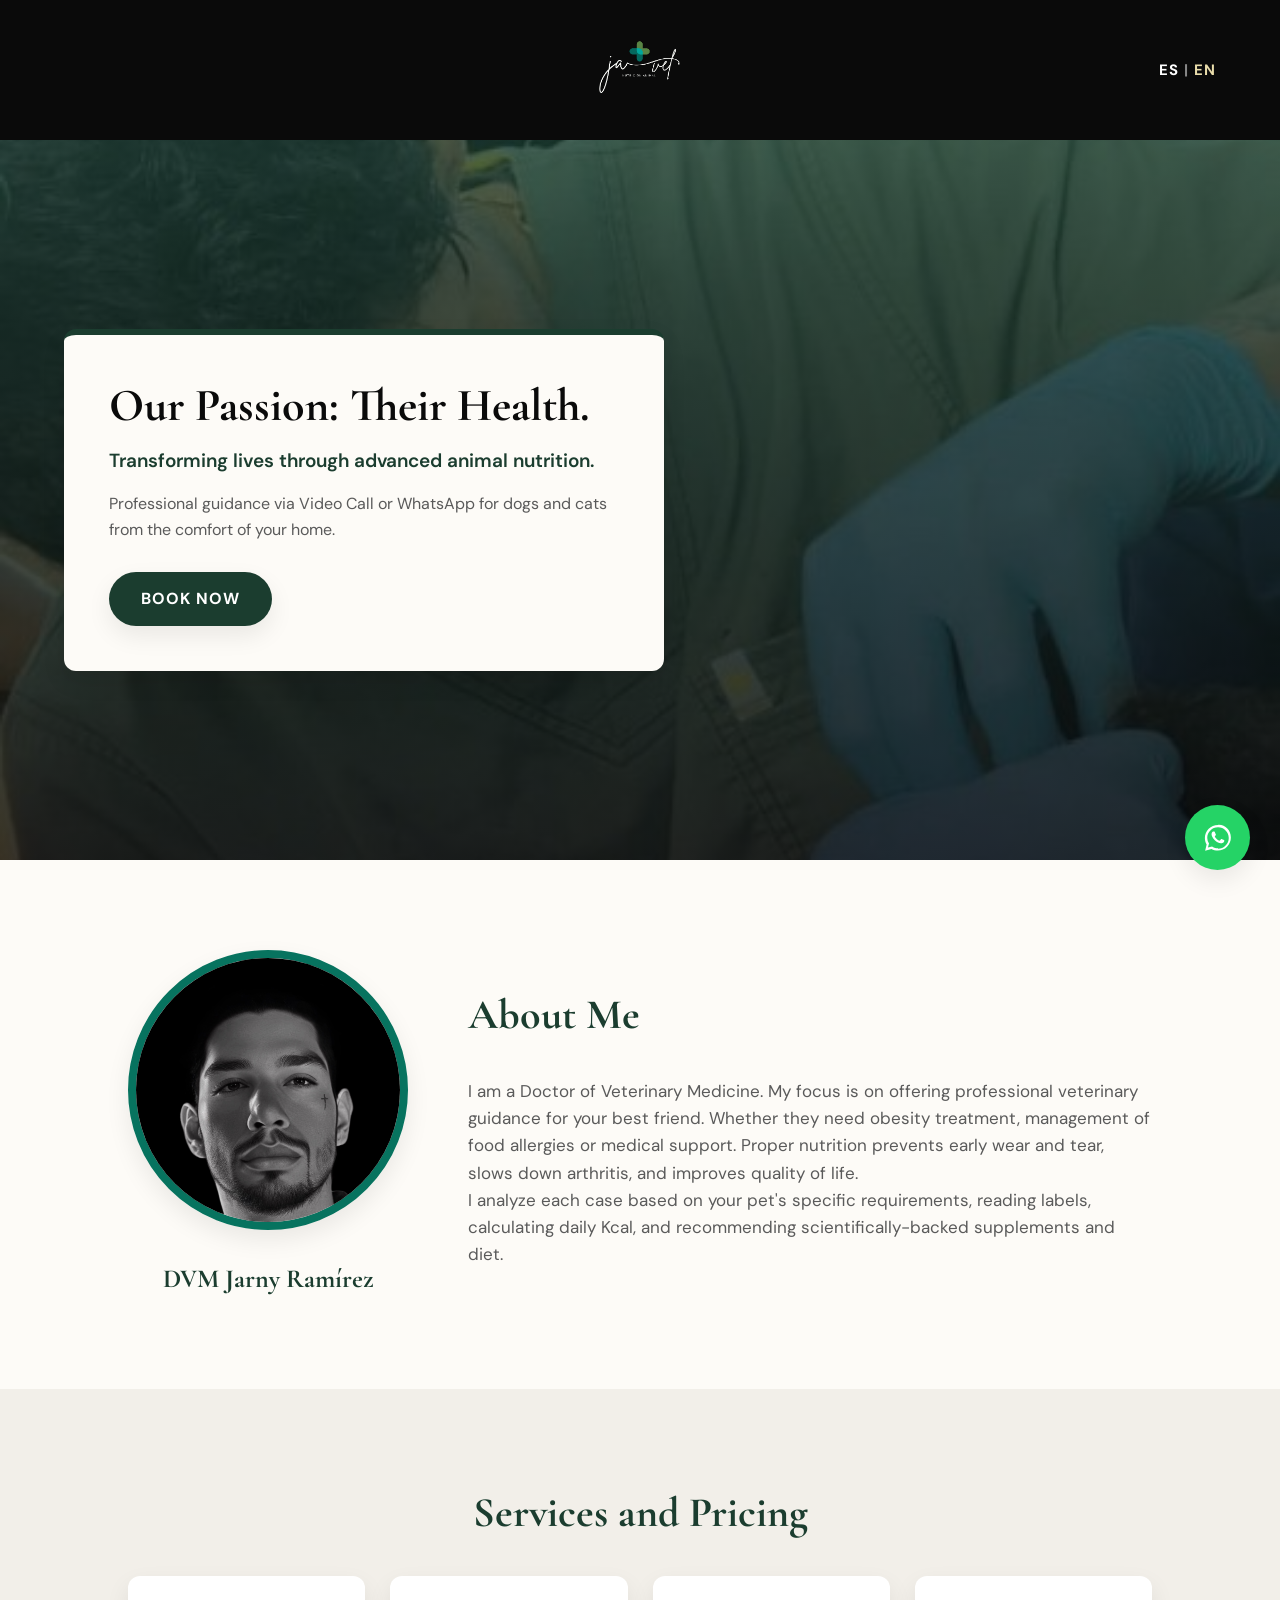
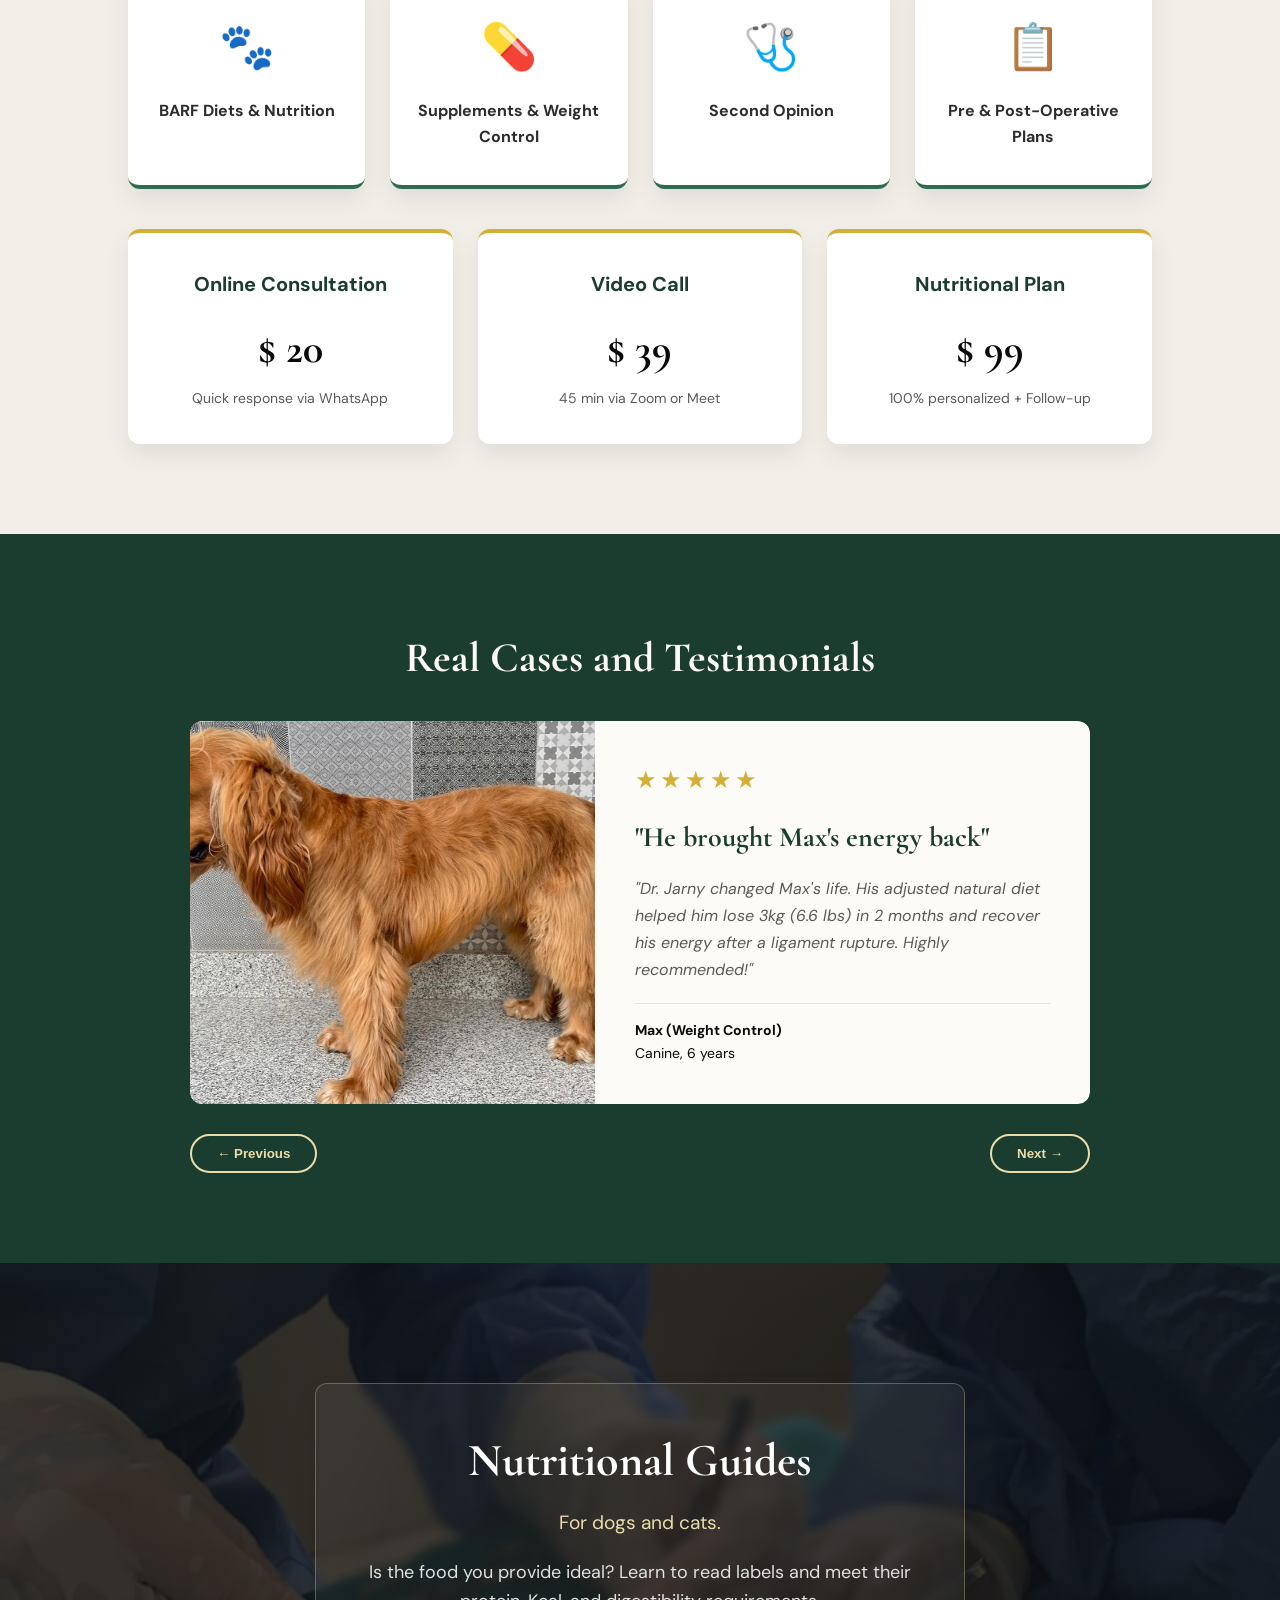
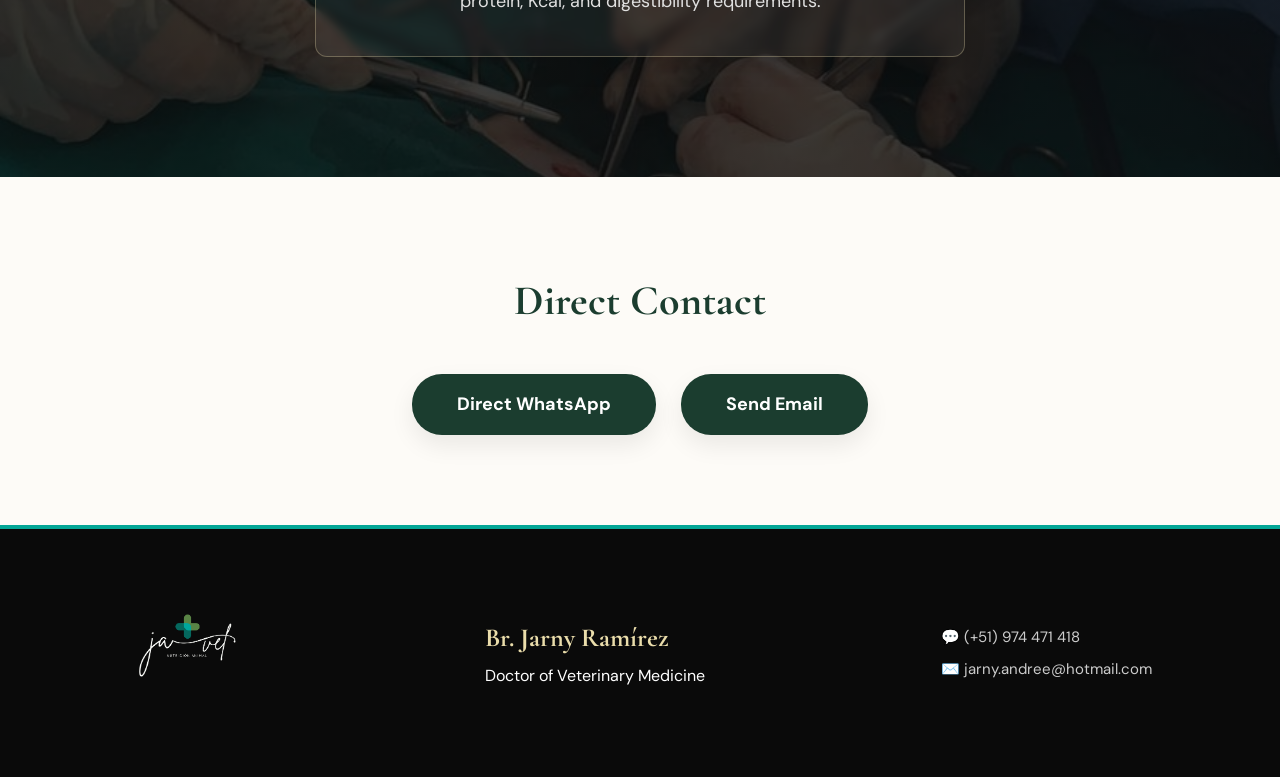
==== index-en.html @ 3da455ae "Agregado de version en ingles y boton de idiomas" ====
<!DOCTYPE html>
<html lang="en">
<head>
  <meta charset="UTF-8">
  <meta name="viewport" content="width=device-width, initial-scale=1.0">
  <title>JarVet — Advanced Veterinary Nutrition | DVM Jarny Ramírez</title>
  <link href="https://fonts.googleapis.com/css2?family=Cormorant+Garamond:ital,wght@0,400;0,600;1,400&family=DM+Sans:wght@300;400;500;700&display=swap" rel="stylesheet">
  <link rel="stylesheet" href="styles.css">
</head>
<body>

<!-- NAVEGACIÓN EN INGLÉS -->
  <nav class="navbar">
    <img src="logo.png" alt="JarVet Logo" class="brand-logo">
    <div class="lang-switch">
      <a href="index.html">ES</a> | <span class="active">EN</span>
    </div>
  </nav>

  <header class="hero-section">
    <div class="hero-card shadow-effect">
      <h1 class="hero-title">Our Passion: Their Health.</h1>
      <h2 class="hero-subtitle">Transforming lives through advanced animal nutrition.</h2>
      <p class="hero-text">Professional guidance via Video Call or WhatsApp for dogs and cats from the comfort of your home.</p>
      <a href="https://wa.me/51974471418?text=Hello%20Dr.%20Jarny%2C%20I%20visited%20your%20website%20and%20I%20would%20like%20information%20to%20schedule%20a%20veterinary%20consultation.%20%F0%9F%90%BE" class="btn-green shadow-effect" target="_blank">BOOK NOW</a>
    </div>
  </header>

  <section id="sobre-mi" class="about-section">
    <div class="about-image-container">
      <img src="foto mi perfil.jpg" alt="Dr. Jarny Ramírez" class="about-img shadow-effect">
      <h3 class="about-name">DVM Jarny Ramírez</h3>
    </div>
    <div class="about-text">
      <h2 class="section-title">About Me</h2>
      <p>I am a Doctor of Veterinary Medicine. My focus is on offering professional veterinary guidance for your best friend. Whether they need obesity treatment, management of food allergies or medical support. Proper nutrition prevents early wear and tear, slows down arthritis, and improves quality of life.</p>
      <p>I analyze each case based on your pet's specific requirements, reading labels, calculating daily Kcal, and recommending scientifically-backed supplements and diet.</p>
    </div>
  </section>

  <section id="servicios" class="services-section">
    <h2 class="section-title text-center">Services and Pricing</h2>
    
    <div class="services-grid">
      <div class="service-card shadow-effect">
        <span class="service-icon">🐾</span>
        <h4>BARF Diets & Nutrition</h4>
      </div>
      <div class="service-card shadow-effect">
        <span class="service-icon">💊</span>
        <h4>Supplements & Weight Control</h4>
      </div>
      <div class="service-card shadow-effect">
        <span class="service-icon">🩺</span>
        <h4>Second Opinion</h4>
      </div>
      <div class="service-card shadow-effect">
        <span class="service-icon">📋</span>
        <h4>Pre & Post-Operative Plans</h4>
      </div>
    </div>

    <div class="pricing-grid mt-4">
      <div class="pricing-card shadow-effect">
        <h4>Online Consultation</h4>
        <p class="price">$ 20</p>
        <p class="price-desc">Quick response via WhatsApp</p>
      </div>
      <div class="pricing-card shadow-effect">
        <h4>Video Call</h4>
        <p class="price">$ 39</p>
        <p class="price-desc">45 min via Zoom or Meet</p>
      </div>
      <div class="pricing-card shadow-effect">
        <h4>Nutritional Plan</h4>
        <p class="price">$ 99</p>
        <p class="price-desc">100% personalized + Follow-up</p>
      </div>
    </div>
  </section>

  <section id="casos" class="cases-section">
    <h2 class="section-title text-center" style="color: var(--crema);">Real Cases and Testimonials</h2>
    
    <div class="carousel-container">
      <div class="carousel-slides">
        
        <div class="case-card active shadow-effect">
          <div class="case-image-wrapper">
            <img src="foto-perro-1.jpg" alt="Max Case" class="case-img">
          </div>
          <div class="case-info">
            <div class="stars">★★★★★</div>
            <h3>"He brought Max's energy back"</h3>
            <p class="testimonial-text">"Dr. Jarny changed Max's life. His adjusted natural diet helped him lose 3kg (6.6 lbs) in 2 months and recover his energy after a ligament rupture. Highly recommended!"</p>
            <p class="case-details"><strong>Max (Weight Control)</strong><br>Canine, 6 years</p>
          </div>
        </div>

        <div class="case-card shadow-effect">
          <div class="case-image-wrapper">
            <img src="foto-gato-1.jpg" alt="Luna Case" class="case-img">
          </div>
          <div class="case-info">
            <div class="stars">★★★★★</div>
            <h3>"Goodbye to allergies"</h3>
            <p class="testimonial-text">"Luna suffered from chronic dermatitis and scratched all day. With the transition to a natural hypoallergenic diet guided by the doctor, her skin healed completely."</p>
            <p class="case-details"><strong>Luna (Food Allergy)</strong><br>Feline, 3 years</p>
          </div>
        </div>

      </div>
      
      <div class="carousel-controls">
        <button id="prev-case" class="btn-outline">← Previous</button>
        <button id="next-case" class="btn-outline">Next →</button>
      </div>
    </div>
  </section>

  <section id="guias" class="guides-section">
    <div class="guides-card shadow-effect">
      <h2>Nutritional Guides</h2>
      <p style="font-size: 1.2rem; color: var(--dorado-claro);">For dogs and cats.</p>
      <p class="guides-sub">Is the food you provide ideal? Learn to read labels and meet their protein, Kcal, and digestibility requirements.</p>
    </div>
  </section>

  <section id="contacto" class="contact-section">
    <h2 class="section-title text-center">Direct Contact</h2>
    <div class="contact-buttons">
      <a href="https://wa.me/51974471418?text=Hello%20Dr.%20Jarny%2C%20I%20visited%20your%20website%20and%20I%20would%20like%20information%20to%20schedule%20a%20veterinary%20consultation.%20%F0%9F%90%BE" class="btn-green-large shadow-effect" target="_blank">Direct WhatsApp</a>
      <a href="mailto:jarny.andree@hotmail.com" class="btn-green-large shadow-effect">Send Email</a>
    </div>
  </section>

  <footer class="footer-section">
    <div class="footer-logo">
      <img src="logo.png" alt="JarVet" class="footer-logo-img">
    </div>
    <div class="footer-info">
      <h4>Br. Jarny Ramírez</h4>
      <p>Doctor of Veterinary Medicine</p>
    </div>
    <div class="footer-contact">
      <p>💬 (+51) 974 471 418</p>
      <p>✉️ jarny.andree@hotmail.com</p>
    </div>
  </footer>

  <a href="https://wa.me/51974471418?text=Hello%20Dr.%20Jarny%2C%20I%20visited%20your%20website%20and%20I%20would%20like%20information%20to%20schedule%20a%20veterinary%20consultation.%20%F0%9F%90%BE" class="whatsapp-float shadow-effect" target="_blank">
    <svg viewBox="0 0 32 32" width="30" height="30" fill="white"><path d="M16 2.006C8.28 2.006 2 8.286 2 16.006c0 2.46.64 4.86 1.86 6.96L2.3 29.506l6.74-1.76c2.04 1.1 4.34 1.68 6.7 1.68 7.72 0 14-6.28 14-14s-6.28-14-13.74-13.42zM16 26.886c-2.08 0-4.12-.56-5.92-1.62l-.42-.24-4.4 1.14 1.16-4.28-.26-.42A11.376 11.376 0 014.54 16.006c0-6.32 5.14-11.46 11.46-11.46s11.46 5.14 11.46 11.46-5.14 11.46-11.46 11.46zm6.26-8.58c-.34-.18-2.02-1-2.34-1.12-.32-.12-.56-.18-.78.16-.22.34-.88 1.12-1.08 1.34-.2.22-.4.24-.74.06-.34-.18-1.44-.54-2.74-1.7-1.02-.9-1.7-2.02-1.9-2.36-.2-.34-.02-.52.14-.7.16-.16.34-.4.52-.6.18-.2.24-.34.36-.56.12-.22.06-.42-.02-.6-.08-.18-.78-1.88-1.08-2.58-.28-.68-.58-.58-.78-.6-.2-.02-.42-.02-.64-.02-.22 0-.58.08-.88.42-.3.34-1.16 1.14-1.16 2.78 0 1.64 1.18 3.22 1.34 3.44.16.22 2.34 3.58 5.68 5.02.8.34 1.42.54 1.9.7.8.26 1.52.22 2.1.14.64-.1 2.02-.82 2.3-1.62.28-.8.28-1.48.2-1.62-.1-.14-.32-.22-.66-.4z"/></svg>
  </a>

  <script src="script.js"></script>
</body>
</html>
---- styles.css ----
/* ── RESET & VARIABLES ── */
*, *::before, *::after { box-sizing: border-box; margin: 0; padding: 0; }

:root {
  --negro:        #0a0a0a;
  --verde-oscuro: #1b3d2f; 
  --verde-claro:  #2f6b52; 
  --crema:        #fdfbf7; 
  --crema-oscuro: #f2efe9; 
  --dorado:       #d4af37;
  --dorado-claro: #eaddab; 
  --blanco:       #ffffff;
  --texto:        #2d2d2d;
  --texto-suave:  #5a5a5a;
}

body { font-family: 'DM Sans', sans-serif; background: var(--crema); color: var(--texto); line-height: 1.6; }
.text-center { text-align: center; }
.section-title { font-family: 'Cormorant Garamond', serif; font-size: 42px; margin-bottom: 30px; color: var(--verde-oscuro); }
.mt-4 { margin-top: 40px; }

/* ── EFECTOS GLOBALES ── */
.shadow-effect {
  box-shadow: 0 10px 25px rgba(0,0,0,0.08);
  transition: transform 0.3s ease, box-shadow 0.3s ease;
}
button.shadow-effect:hover, a.shadow-effect:hover, .service-card.shadow-effect:hover {
  transform: translateY(-3px);
  box-shadow: 0 15px 35px rgba(0,0,0,0.12);
}

/* ── NAVEGACIÓN (Centrada y Grande) ── */
.navbar { display: flex; justify-content: center; align-items: center; padding: 20px 5%; background: var(--negro); position: sticky; top: 0; z-index: 100; }
.brand-logo { max-height: 100px; } /* Logo más grande y centrado */
/* ── SELECTOR DE IDIOMA ── */
.lang-switch {
  position: absolute;
  right: 5%; /* Pega las letras a la derecha de la pantalla */
  color: #888;
  font-weight: 700;
  font-size: 15px;
  letter-spacing: 1px;
}
.lang-switch a {
  color: var(--blanco);
  text-decoration: none;
  transition: color 0.3s ease;
}
.lang-switch a:hover {
  color: var(--dorado-claro);
}
.lang-switch .active {
  color: var(--dorado-claro); /* Resalta en dorado el idioma actual */
  pointer-events: none;
}

/* Ajuste para que en celulares se vea bien arriba a la derecha */
@media (max-width: 768px) {
  .lang-switch {
    top: 15px;
    right: 15px;
    font-size: 13px;
  }
}

/* ── HERO SECTION ── */
.hero-section { background: linear-gradient(rgba(27,61,47,0.7), rgba(10,10,10,0.8)), url('fotoportada.jpg') center/cover no-repeat; padding: 100px 5%; display: flex; align-items: center; min-height: 80vh; }
.hero-card { background: var(--crema); padding: 45px; border-radius: 12px; max-width: 600px; border-top: 6px solid var(--verde-oscuro); }
.hero-title { font-family: 'Cormorant Garamond', serif; font-size: 46px; line-height: 1.1; margin-bottom: 15px; color: var(--negro); }
.hero-subtitle { font-size: 19px; font-weight: 600; color: var(--verde-oscuro); margin-bottom: 15px; }
.hero-text { color: var(--texto-suave); margin-bottom: 30px; font-size: 16px; }
.btn-green { display: inline-block; background: var(--verde-oscuro); color: var(--blanco); padding: 14px 32px; border-radius: 30px; text-decoration: none; font-weight: 700; letter-spacing: 1px; }

/* ── SOBRE MÍ ── */
.about-section { display: flex; align-items: center; gap: 60px; padding: 90px 10%; background: var(--crema); }
.about-image-container { text-align: center; }
/* Mantuve tu color exacto #07735F */
.about-img { width: 280px; height: 280px; object-fit: cover; border-radius: 50%; border: 8px solid #07735F; } 
.about-name { margin-top: 20px; font-family: 'Cormorant Garamond', serif; font-size: 26px; color: var(--verde-oscuro); font-weight: bold; }
.about-text { flex: 1; font-size: 17px; color: var(--texto-suave); }

/* ── SERVICIOS Y PRECIOS ── */
.services-section { padding: 90px 10%; background: var(--crema-oscuro); }
.services-grid { display: grid; grid-template-columns: repeat(auto-fit, minmax(220px, 1fr)); gap: 25px; }
.service-card { background: var(--blanco); padding: 35px 25px; border-radius: 12px; text-align: center; border-bottom: 4px solid var(--verde-claro); }
.service-icon { font-size: 45px; display: block; margin-bottom: 15px; }

.pricing-grid { display: grid; grid-template-columns: repeat(auto-fit, minmax(280px, 1fr)); gap: 25px; }
.pricing-card { background: var(--blanco); padding: 35px; border-radius: 12px; text-align: center; border-top: 4px solid var(--dorado); }
.pricing-card h4 { color: var(--verde-oscuro); font-size: 20px; margin-bottom: 15px; font-weight: 700; }
.price { font-family: 'Cormorant Garamond', serif; font-size: 42px; font-weight: bold; color: var(--negro); margin-bottom: 5px; }
.price-desc { font-size: 14px; color: var(--texto-suave); }

/* ── CASOS REALES (CARRUSEL MARKETING) ── */
.cases-section { padding: 90px 10%; background: var(--verde-oscuro); }
.carousel-container { max-width: 900px; margin: 0 auto; }
.carousel-slides { position: relative; border-radius: 12px; overflow: hidden; min-height: 380px; }
.case-card { display: none; background: var(--crema); border-radius: 12px; overflow: hidden; opacity: 0; transition: opacity 0.4s ease; min-height: 380px; align-items: stretch; }
.case-card.active { display: flex; opacity: 1; }

.case-image-wrapper { width: 45%; }
.case-img { width: 100%; height: 100%; object-fit: cover; }
.case-info { width: 55%; padding: 40px; display: flex; flex-direction: column; justify-content: center; }
.stars { color: var(--dorado); font-size: 24px; letter-spacing: 3px; margin-bottom: 15px; }
.case-info h3 { font-family: 'Cormorant Garamond', serif; font-size: 28px; color: var(--verde-oscuro); margin-bottom: 15px; }
.testimonial-text { font-size: 16px; font-style: italic; color: var(--texto-suave); margin-bottom: 20px; line-height: 1.7; }
.case-details { font-size: 14px; color: var(--negro); border-top: 1px solid rgba(0,0,0,0.1); padding-top: 15px; }

.carousel-controls { display: flex; justify-content: space-between; margin-top: 30px; }
.btn-outline { background: transparent; border: 2px solid var(--dorado-claro); color: var(--dorado-claro); padding: 10px 25px; border-radius: 30px; cursor: pointer; transition: 0.3s; font-weight: bold; }
.btn-outline:hover { background: var(--dorado-claro); color: var(--verde-oscuro); }

/* ── GUÍAS NUTRICIONALES ── */
.guides-section { background: linear-gradient(rgba(10,10,10,0.8), rgba(10,10,10,0.8)), url('cirugiagato.jpg') center/cover no-repeat; padding: 120px 10%; text-align: center; }
.guides-card { max-width: 650px; margin: 0 auto; background: rgba(253, 251, 247, 0.05); padding: 40px; border-radius: 12px; border: 1px solid rgba(234, 221, 171, 0.3); backdrop-filter: blur(5px); }
.guides-card h2 { font-family: 'Cormorant Garamond', serif; font-size: 46px; color: var(--blanco); margin-bottom: 10px;}
.guides-sub { margin-top: 20px; color: #e0e0e0; font-size: 18px;}

/* ── CONTACTO DIRECTO ── */
.contact-section { padding: 90px 10%; background: var(--crema); }
.contact-buttons { display: flex; justify-content: center; gap: 25px; margin-top: 40px; flex-wrap: wrap; }
.btn-green-large { background: var(--verde-oscuro); color: var(--blanco); padding: 16px 45px; border-radius: 30px; text-decoration: none; font-weight: bold; font-size: 18px; transition: 0.3s; text-align: center; }

/* ── FOOTER ── */
/* Mantuve tu color exacto #03A696 en el borde superior */
.footer-section { background: var(--negro); color: var(--blanco); padding: 60px 10%; display: flex; justify-content: space-between; align-items: center; flex-wrap: wrap; gap: 30px; border-top: 4px solid #03A696; }
.footer-logo-img { max-height: 120px; } 
.footer-info h4 { font-family: 'Cormorant Garamond', serif; font-size: 26px; color: var(--dorado-claro); margin-bottom: 5px; }
.footer-contact p { margin: 8px 0; font-size: 15px; color: #ccc; }

/* ── WHATSAPP FLOTANTE ── */
.whatsapp-float { position: fixed; bottom: 30px; right: 30px; background-color: #25d366; color: #FFF; border-radius: 50px; width: 65px; height: 65px; display: flex; align-items: center; justify-content: center; z-index: 1000; }

/* ── RESPONSIVE (CELULAR FIX) ── */
@media (max-width: 768px) {
  .brand-logo { max-height: 80px; }
  .about-section { flex-direction: column; text-align: center; padding: 60px 5%; }
  .about-img { width: 220px; height: 220px; }
  
  /* Arreglo exacto para que el gato no se vea desordenado */
  .case-card.active { flex-direction: column; }
  .case-image-wrapper { width: 100%; height: 250px; display: block; }
  .case-info { width: 100%; padding: 25px; display: flex; flex-direction: column; justify-content: center; }
  
  .footer-section { flex-direction: column; text-align: center; }
}
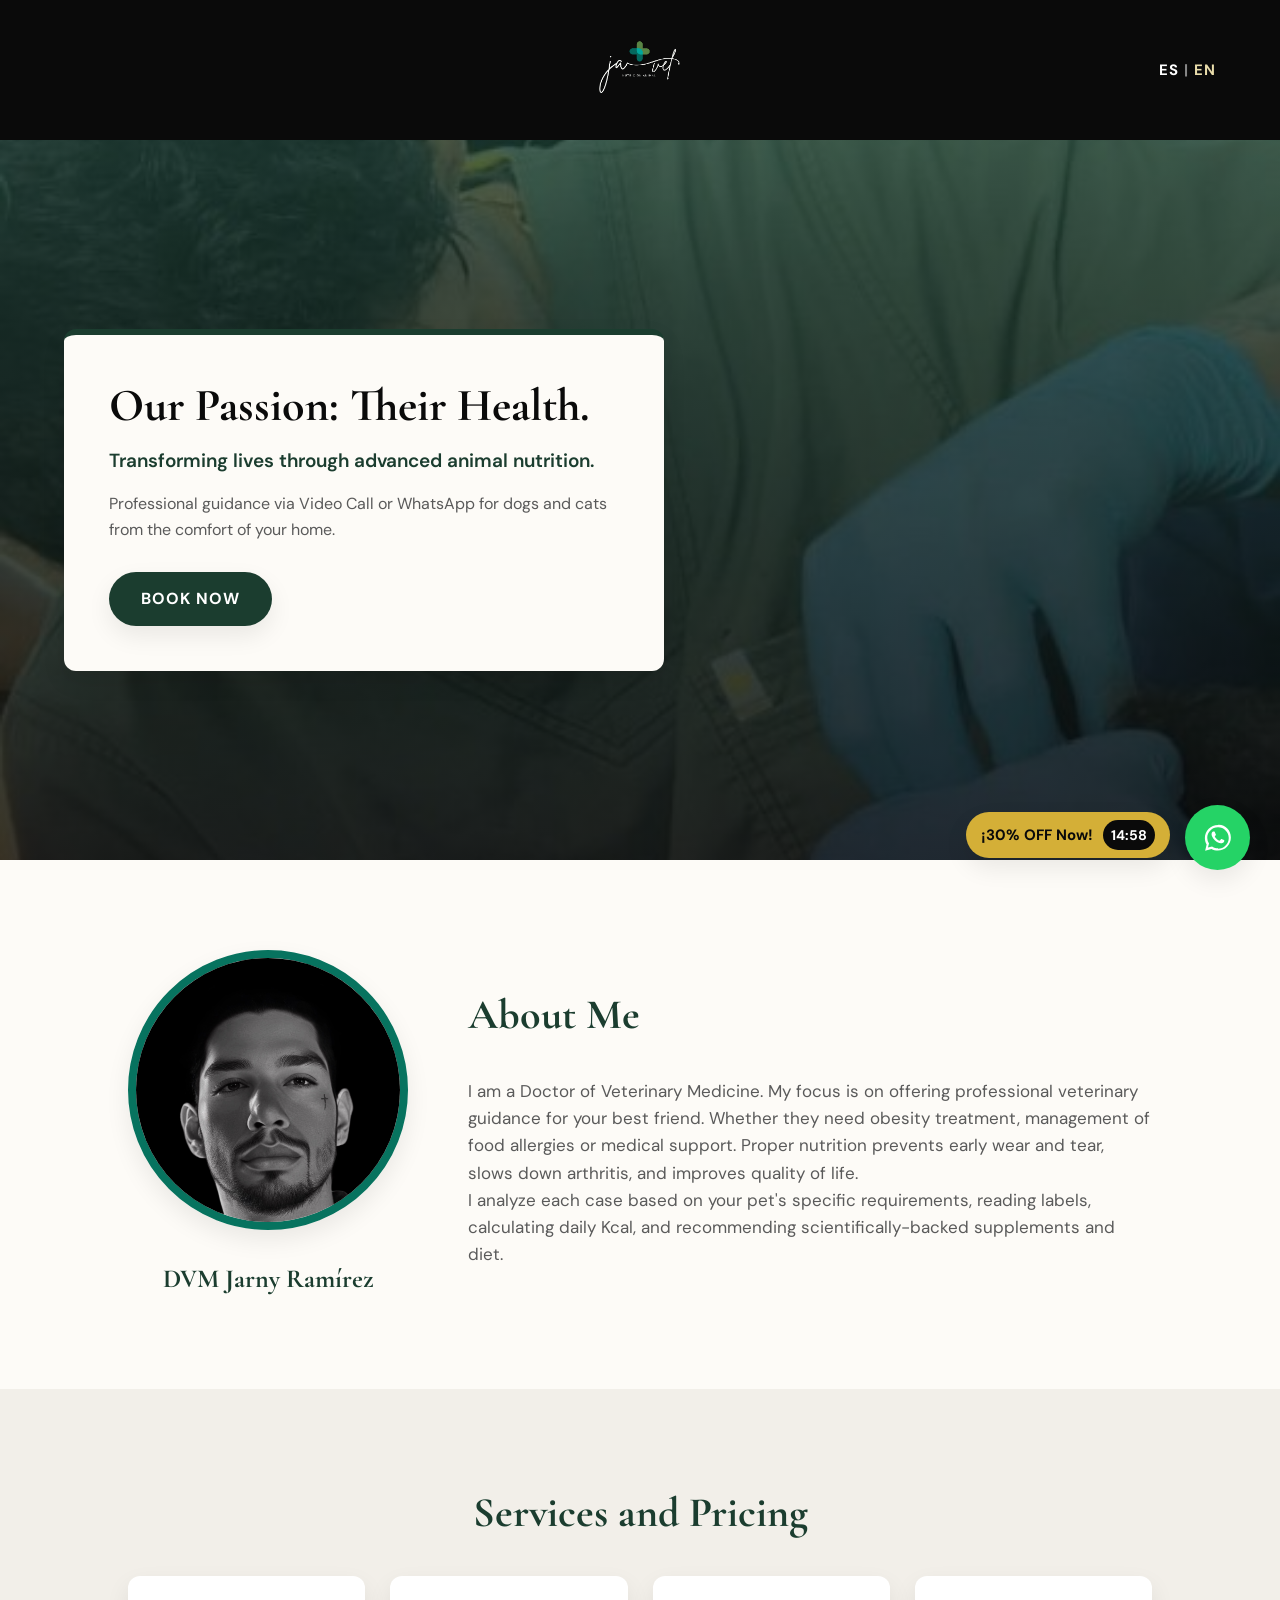
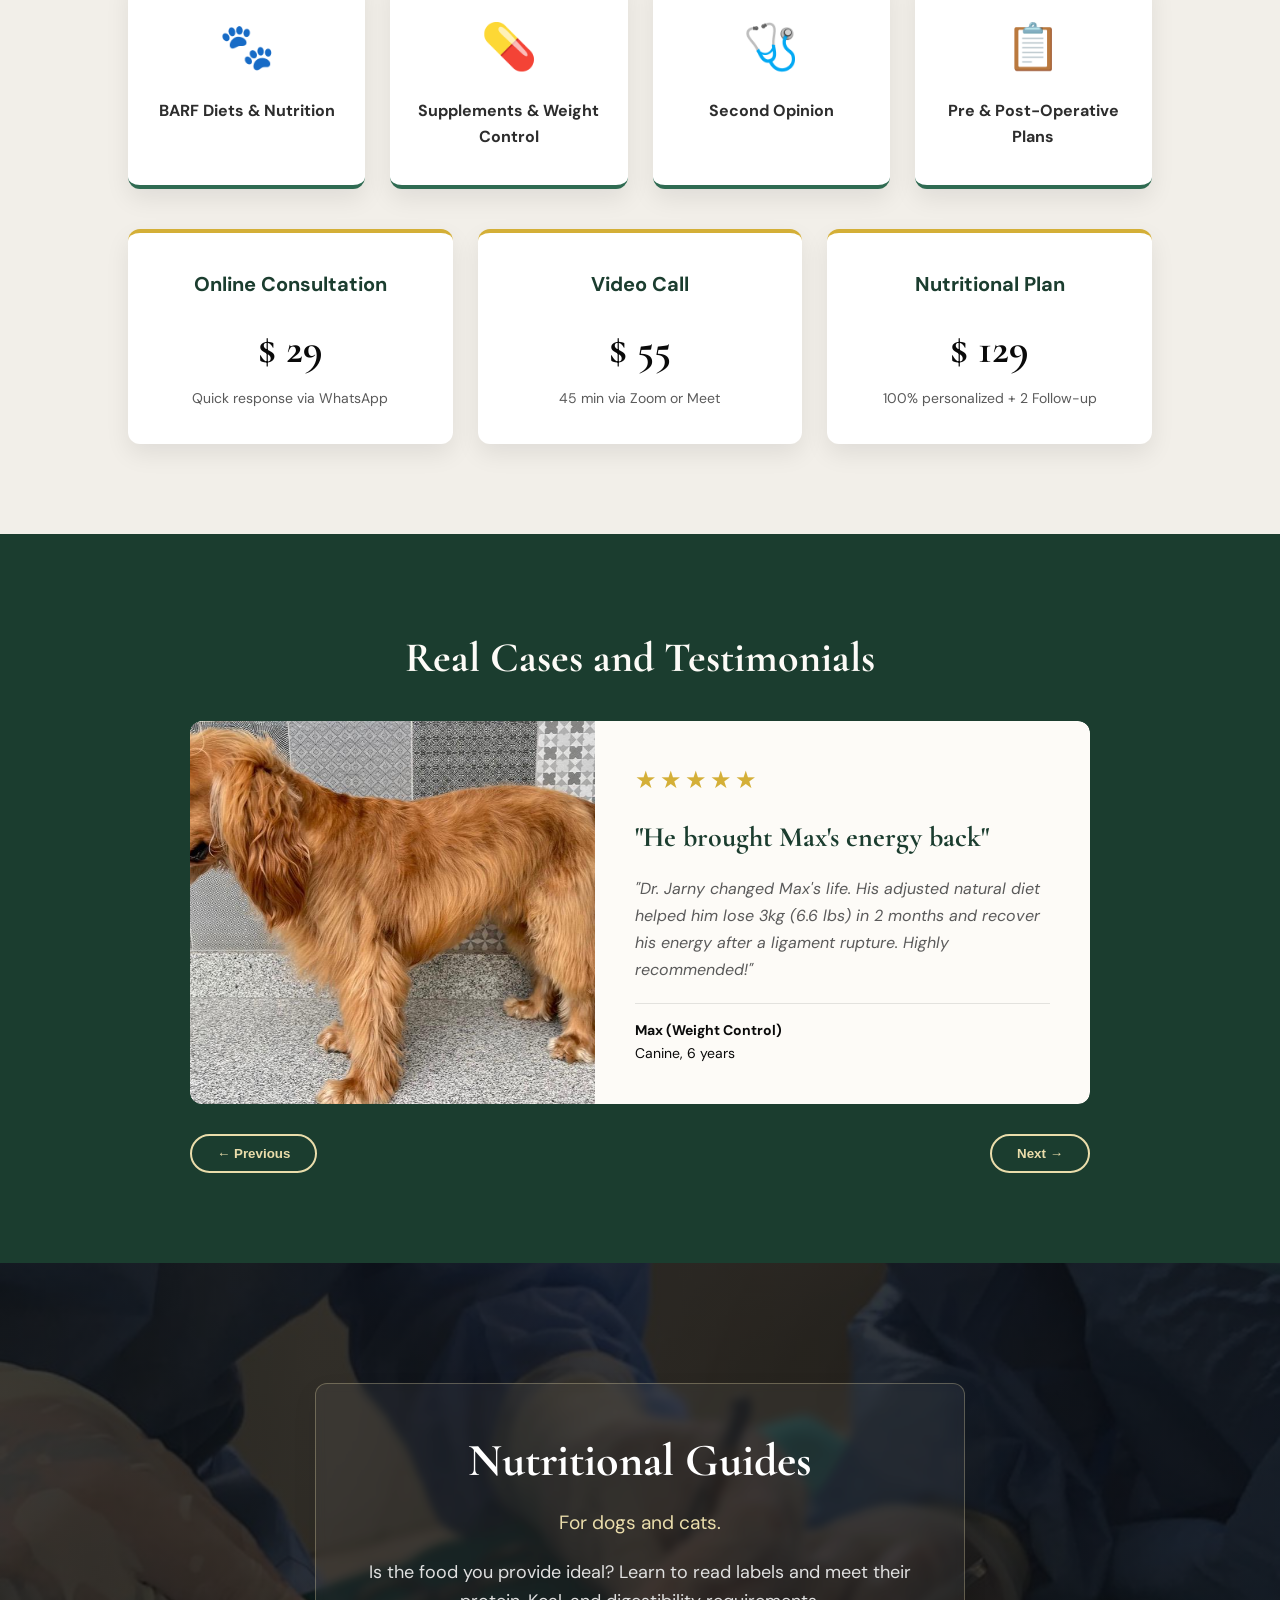
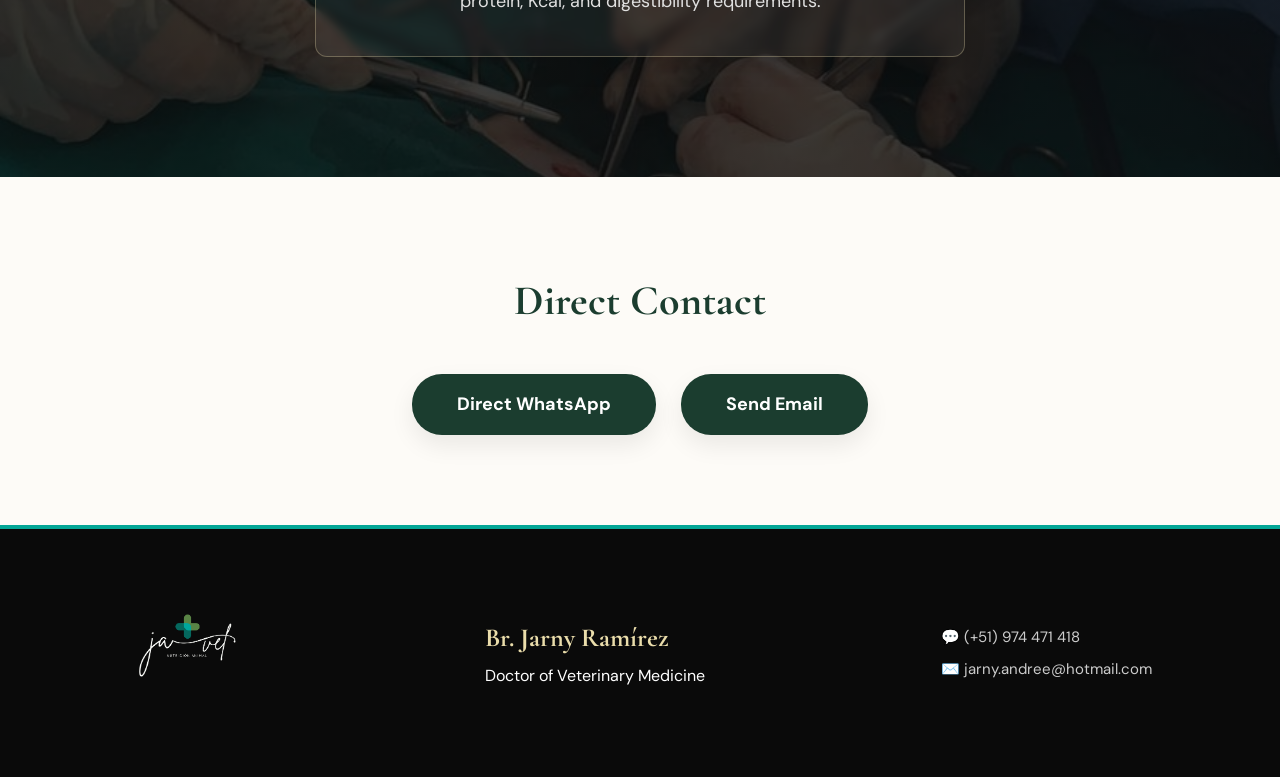
==== commit 597dc18b: "Agregar botos de descuento" ====
--- a/index-en.html
+++ b/index-en.html
@@ -63,18 +63,18 @@
     <div class="pricing-grid mt-4">
       <div class="pricing-card shadow-effect">
         <h4>Online Consultation</h4>
-        <p class="price">$ 20</p>
+        <p class="price">$ 29</p>
         <p class="price-desc">Quick response via WhatsApp</p>
       </div>
       <div class="pricing-card shadow-effect">
         <h4>Video Call</h4>
-        <p class="price">$ 39</p>
+        <p class="price">$ 55</p>
         <p class="price-desc">45 min via Zoom or Meet</p>
       </div>
       <div class="pricing-card shadow-effect">
         <h4>Nutritional Plan</h4>
-        <p class="price">$ 99</p>
-        <p class="price-desc">100% personalized + Follow-up</p>
+        <p class="price">$ 129</p>
+        <p class="price-desc">100% personalized + 2 Follow-up</p>
       </div>
     </div>
   </section>
@@ -148,6 +148,12 @@
     </div>
   </footer>
 
+<!-- ETIQUETA DE PROMOCIÓN CON CONTADOR -->
+  <div class="promo-float shadow-effect" onclick="window.open('https://wa.me/51974471418?text=Hola%20Dr.%20Jarny%2C%20vengo%20por%20la%20promoci%C3%B3n%20del%2030%25%20de%20descuento%20para%20la%20consulta%20de%20mi%20mascota.%20%F0%9F%90%BE', '_blank')">
+    <span class="promo-text">¡30% OFF Now!</span>
+    <span class="promo-timer" id="timer">15:00</span>
+  </div>
+
   <a href="https://wa.me/51974471418?text=Hello%20Dr.%20Jarny%2C%20I%20visited%20your%20website%20and%20I%20would%20like%20information%20to%20schedule%20a%20veterinary%20consultation.%20%F0%9F%90%BE" class="whatsapp-float shadow-effect" target="_blank">
     <svg viewBox="0 0 32 32" width="30" height="30" fill="white"><path d="M16 2.006C8.28 2.006 2 8.286 2 16.006c0 2.46.64 4.86 1.86 6.96L2.3 29.506l6.74-1.76c2.04 1.1 4.34 1.68 6.7 1.68 7.72 0 14-6.28 14-14s-6.28-14-13.74-13.42zM16 26.886c-2.08 0-4.12-.56-5.92-1.62l-.42-.24-4.4 1.14 1.16-4.28-.26-.42A11.376 11.376 0 014.54 16.006c0-6.32 5.14-11.46 11.46-11.46s11.46 5.14 11.46 11.46-5.14 11.46-11.46 11.46zm6.26-8.58c-.34-.18-2.02-1-2.34-1.12-.32-.12-.56-.18-.78.16-.22.34-.88 1.12-1.08 1.34-.2.22-.4.24-.74.06-.34-.18-1.44-.54-2.74-1.7-1.02-.9-1.7-2.02-1.9-2.36-.2-.34-.02-.52.14-.7.16-.16.34-.4.52-.6.18-.2.24-.34.36-.56.12-.22.06-.42-.02-.6-.08-.18-.78-1.88-1.08-2.58-.28-.68-.58-.58-.78-.6-.2-.02-.42-.02-.64-.02-.22 0-.58.08-.88.42-.3.34-1.16 1.14-1.16 2.78 0 1.64 1.18 3.22 1.34 3.44.16.22 2.34 3.58 5.68 5.02.8.34 1.42.54 1.9.7.8.26 1.52.22 2.1.14.64-.1 2.02-.82 2.3-1.62.28-.8.28-1.48.2-1.62-.1-.14-.32-.22-.66-.4z"/></svg>
   </a>
--- a/styles.css
+++ b/styles.css
@@ -143,4 +143,46 @@
   .case-info { width: 100%; padding: 25px; display: flex; flex-direction: column; justify-content: center; }
   
   .footer-section { flex-direction: column; text-align: center; }
+}
+/* ── PROMOCIÓN FLOTANTE (CONTADOR) ── */
+.promo-float {
+  position: fixed;
+  bottom: 42px; /* Alineado al centro del botón de WhatsApp */
+  right: 110px; /* A la izquierda del botón de WhatsApp */
+  background-color: var(--dorado);
+  color: var(--negro);
+  padding: 8px 15px;
+  border-radius: 30px;
+  font-weight: bold;
+  font-size: 15px;
+  display: flex;
+  align-items: center;
+  gap: 10px;
+  z-index: 1000;
+  cursor: pointer;
+  animation: pulsePromo 2s infinite; /* Efecto de latido */
+}
+
+.promo-timer {
+  background: var(--negro);
+  color: var(--blanco);
+  padding: 4px 8px;
+  border-radius: 15px;
+  font-family: 'DM Sans', monospace;
+  font-size: 14px;
+}
+
+/* Animación de latido para llamar la atención */
+@keyframes pulsePromo {
+  0% { transform: scale(1); box-shadow: 0 0 0 0 rgba(212, 175, 55, 0.7); }
+  50% { transform: scale(1.05); box-shadow: 0 0 0 10px rgba(212, 175, 55, 0); }
+  100% { transform: scale(1); box-shadow: 0 0 0 0 rgba(212, 175, 55, 0); }
+}
+
+/* Ajuste para que en celulares no choque con el texto */
+@media (max-width: 768px) {
+  .promo-float {
+    bottom: 105px; /* Se pone arriba del botón de WhatsApp */
+    right: 25px;
+  }
 }
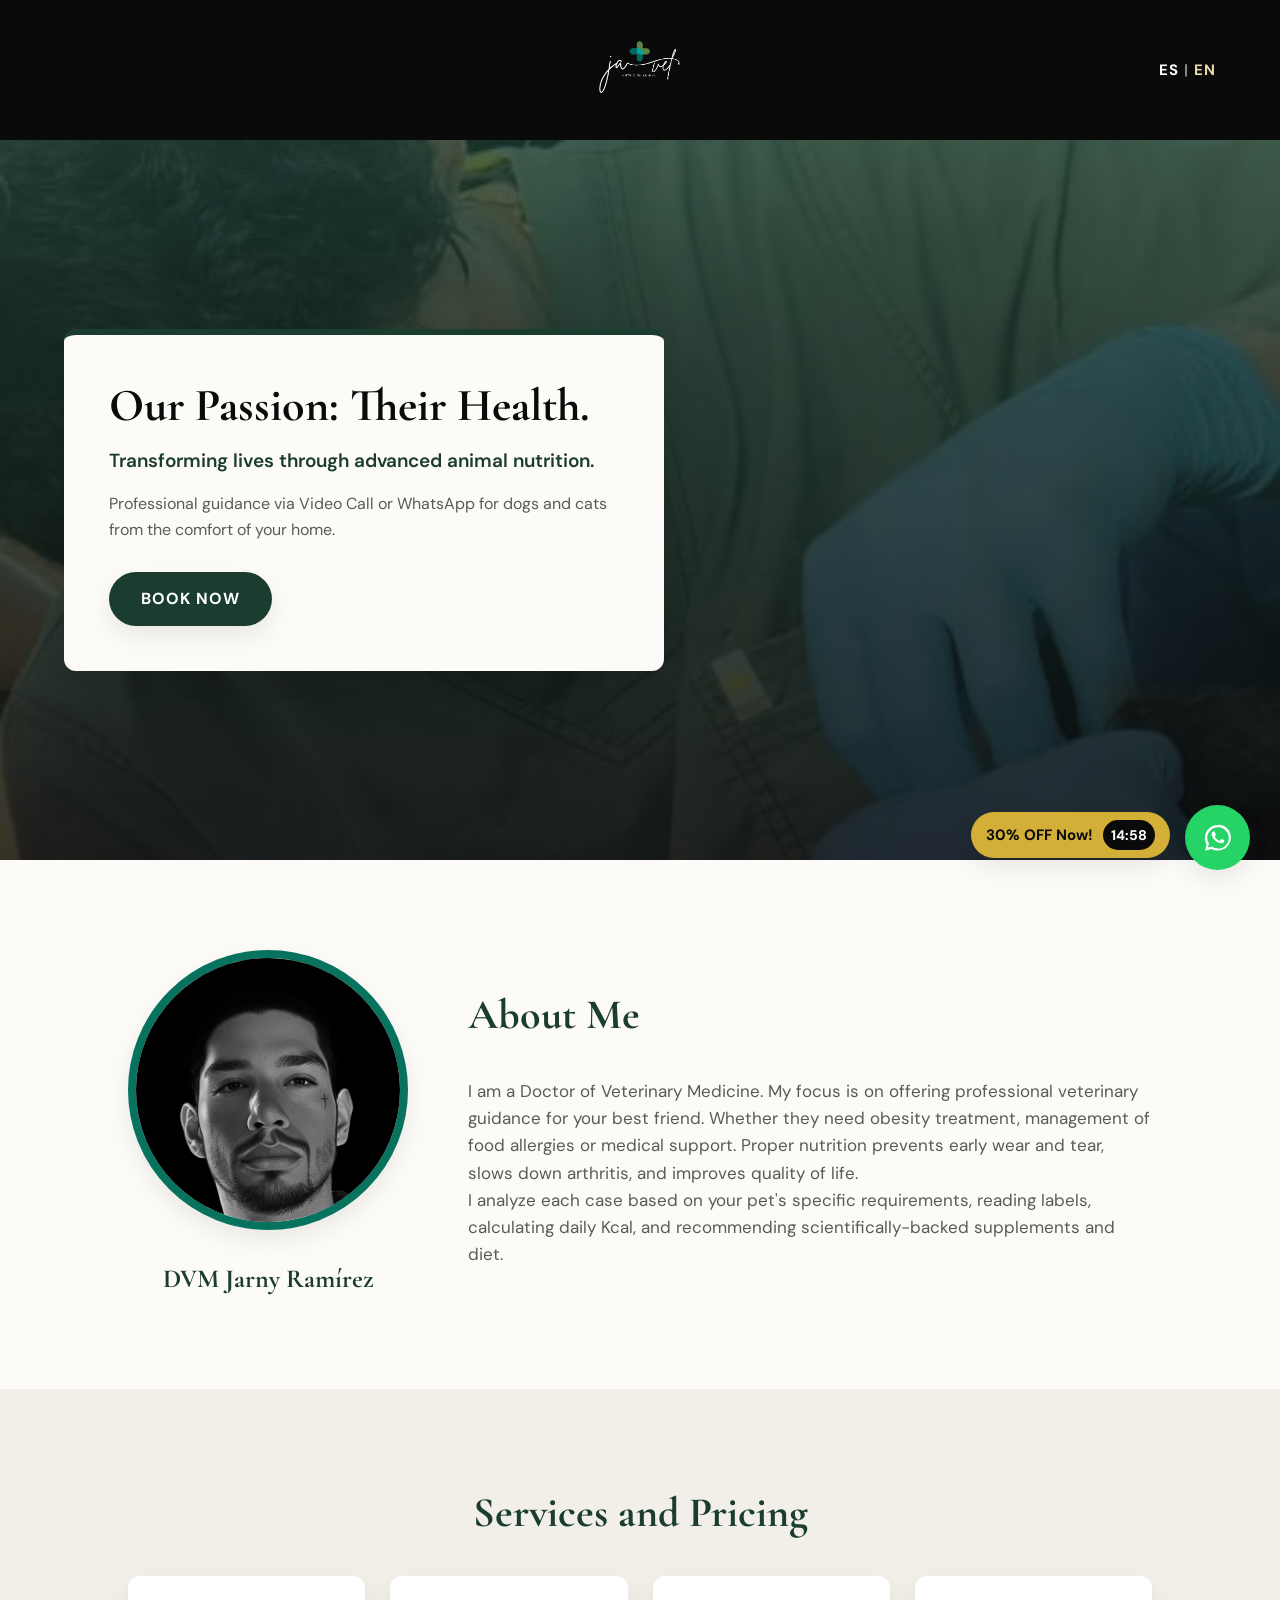
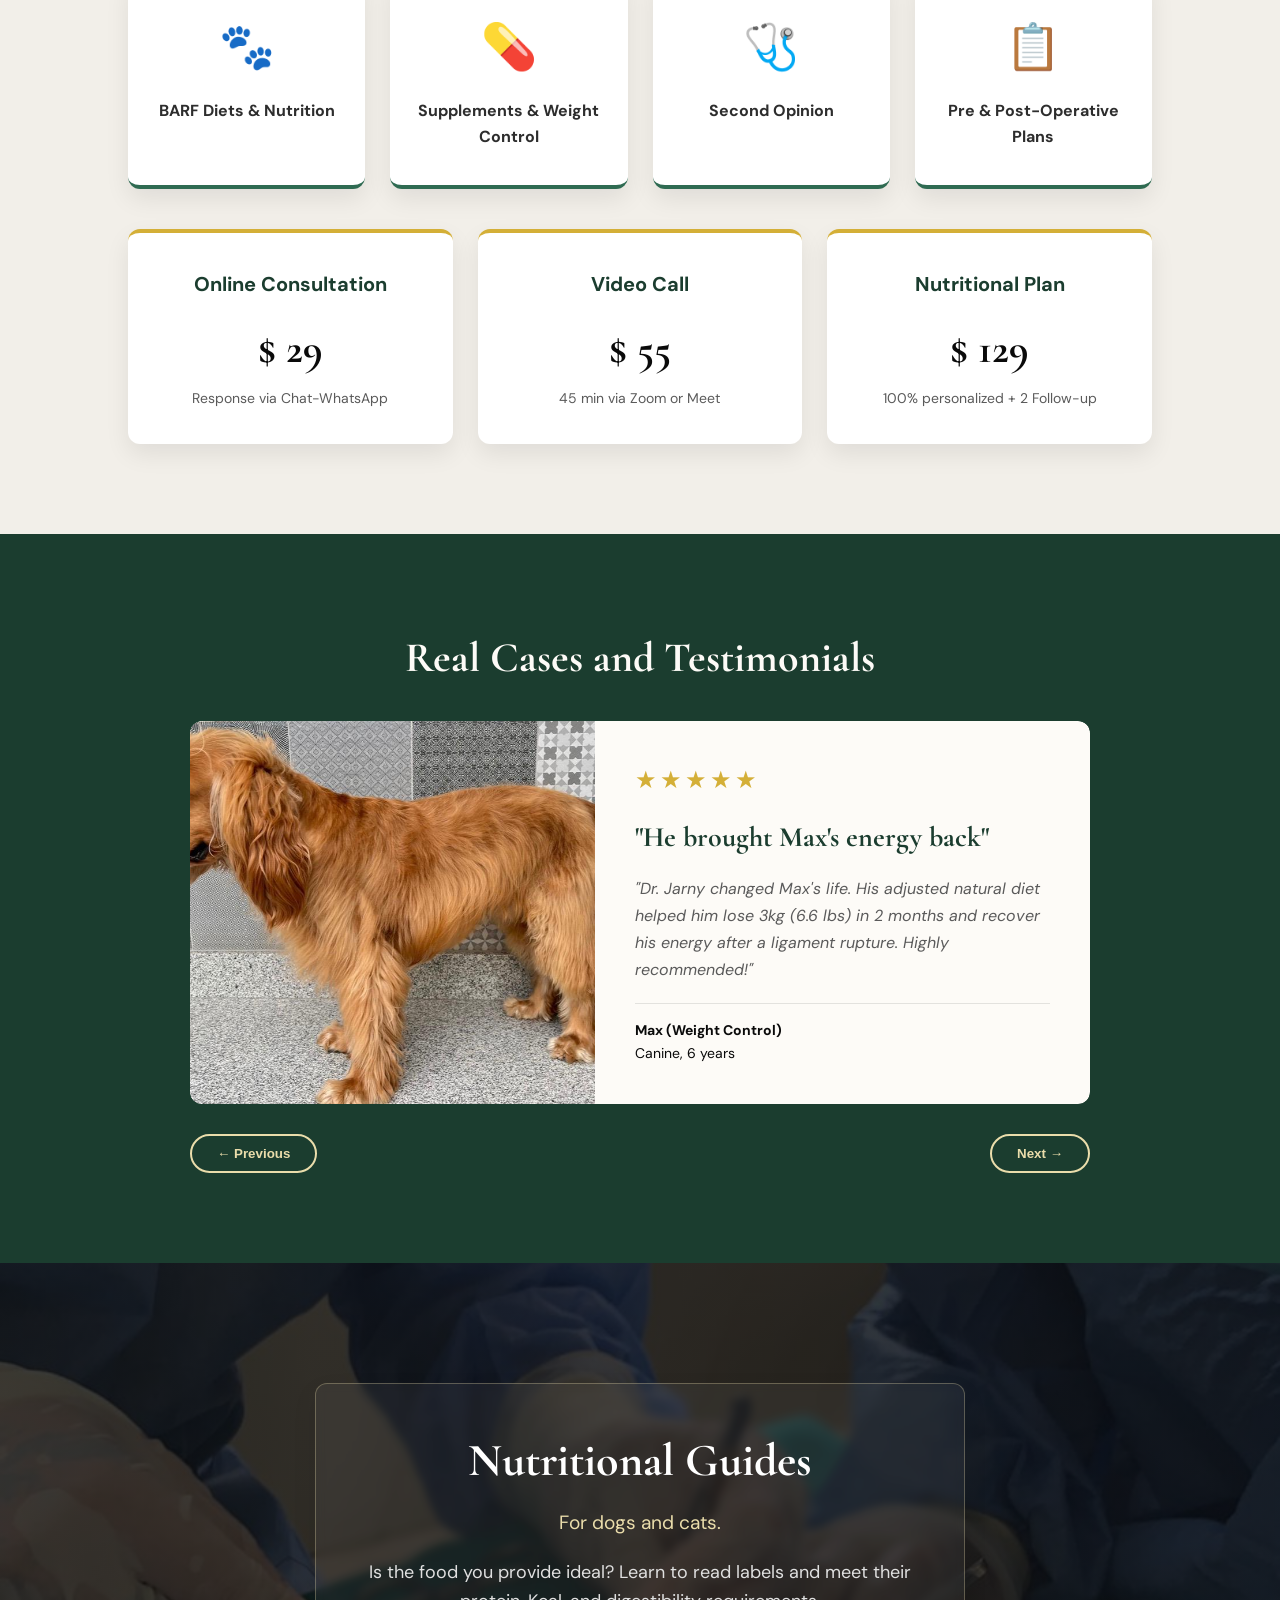
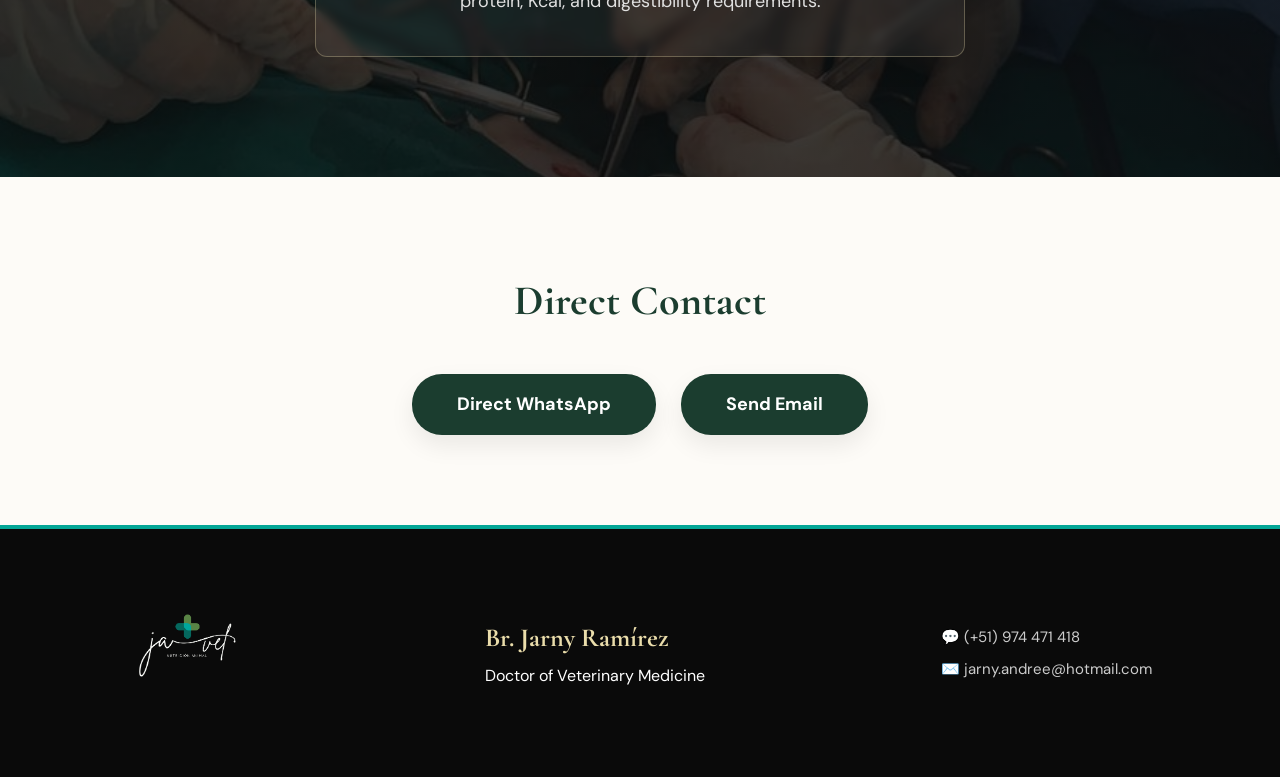
==== commit c8d36f2b: "version 0.2" ====
--- a/index-en.html
+++ b/index-en.html
@@ -3,13 +3,13 @@
 <head>
   <meta charset="UTF-8">
   <meta name="viewport" content="width=device-width, initial-scale=1.0">
-  <title>JarVet — Advanced Veterinary Nutrition | DVM Jarny Ramírez</title>
+  <title>JarVet — Advanced Animal Nutrition | DVM Jarny Ramírez</title>
   <link href="https://fonts.googleapis.com/css2?family=Cormorant+Garamond:ital,wght@0,400;0,600;1,400&family=DM+Sans:wght@300;400;500;700&display=swap" rel="stylesheet">
   <link rel="stylesheet" href="styles.css">
 </head>
 <body>
 
-<!-- NAVEGACIÓN EN INGLÉS -->
+  <!-- NAVEGACIÓN EN INGLÉS -->
   <nav class="navbar">
     <img src="logo.png" alt="JarVet Logo" class="brand-logo">
     <div class="lang-switch">
@@ -28,7 +28,7 @@
 
   <section id="sobre-mi" class="about-section">
     <div class="about-image-container">
-      <img src="foto mi perfil.jpg" alt="Dr. Jarny Ramírez" class="about-img shadow-effect">
+      <img src="foto mi perfil.jpg" alt="DVM Jarny Ramírez" class="about-img shadow-effect">
       <h3 class="about-name">DVM Jarny Ramírez</h3>
     </div>
     <div class="about-text">
@@ -64,7 +64,7 @@
       <div class="pricing-card shadow-effect">
         <h4>Online Consultation</h4>
         <p class="price">$ 29</p>
-        <p class="price-desc">Quick response via WhatsApp</p>
+        <p class="price-desc">Response via Chat-WhatsApp</p>
       </div>
       <div class="pricing-card shadow-effect">
         <h4>Video Call</h4>
@@ -148,12 +148,13 @@
     </div>
   </footer>
 
-<!-- ETIQUETA DE PROMOCIÓN CON CONTADOR -->
-  <div class="promo-float shadow-effect" onclick="window.open('https://wa.me/51974471418?text=Hola%20Dr.%20Jarny%2C%20vengo%20por%20la%20promoci%C3%B3n%20del%2030%25%20de%20descuento%20para%20la%20consulta%20de%20mi%20mascota.%20%F0%9F%90%BE', '_blank')">
-    <span class="promo-text">¡30% OFF Now!</span>
+  <!-- PROMOCIÓN CON CONTADOR (Inglés) -->
+  <div class="promo-float shadow-effect" onclick="window.open('https://wa.me/51974471418?text=Hello%20Dr.%20Jarny%2C%20I%20am%20messaging%20you%20for%20the%2030%25%20discount%20promotion%20for%20my%20pet%27s%20consultation.%20%F0%9F%90%BE', '_blank')">
+    <span class="promo-text">30% OFF Now!</span>
     <span class="promo-timer" id="timer">15:00</span>
   </div>
 
+  <!-- WHATSAPP FLOTANTE -->
   <a href="https://wa.me/51974471418?text=Hello%20Dr.%20Jarny%2C%20I%20visited%20your%20website%20and%20I%20would%20like%20information%20to%20schedule%20a%20veterinary%20consultation.%20%F0%9F%90%BE" class="whatsapp-float shadow-effect" target="_blank">
     <svg viewBox="0 0 32 32" width="30" height="30" fill="white"><path d="M16 2.006C8.28 2.006 2 8.286 2 16.006c0 2.46.64 4.86 1.86 6.96L2.3 29.506l6.74-1.76c2.04 1.1 4.34 1.68 6.7 1.68 7.72 0 14-6.28 14-14s-6.28-14-13.74-13.42zM16 26.886c-2.08 0-4.12-.56-5.92-1.62l-.42-.24-4.4 1.14 1.16-4.28-.26-.42A11.376 11.376 0 014.54 16.006c0-6.32 5.14-11.46 11.46-11.46s11.46 5.14 11.46 11.46-5.14 11.46-11.46 11.46zm6.26-8.58c-.34-.18-2.02-1-2.34-1.12-.32-.12-.56-.18-.78.16-.22.34-.88 1.12-1.08 1.34-.2.22-.4.24-.74.06-.34-.18-1.44-.54-2.74-1.7-1.02-.9-1.7-2.02-1.9-2.36-.2-.34-.02-.52.14-.7.16-.16.34-.4.52-.6.18-.2.24-.34.36-.56.12-.22.06-.42-.02-.6-.08-.18-.78-1.88-1.08-2.58-.28-.68-.58-.58-.78-.6-.2-.02-.42-.02-.64-.02-.22 0-.58.08-.88.42-.3.34-1.16 1.14-1.16 2.78 0 1.64 1.18 3.22 1.34 3.44.16.22 2.34 3.58 5.68 5.02.8.34 1.42.54 1.9.7.8.26 1.52.22 2.1.14.64-.1 2.02-.82 2.3-1.62.28-.8.28-1.48.2-1.62-.1-.14-.32-.22-.66-.4z"/></svg>
   </a>
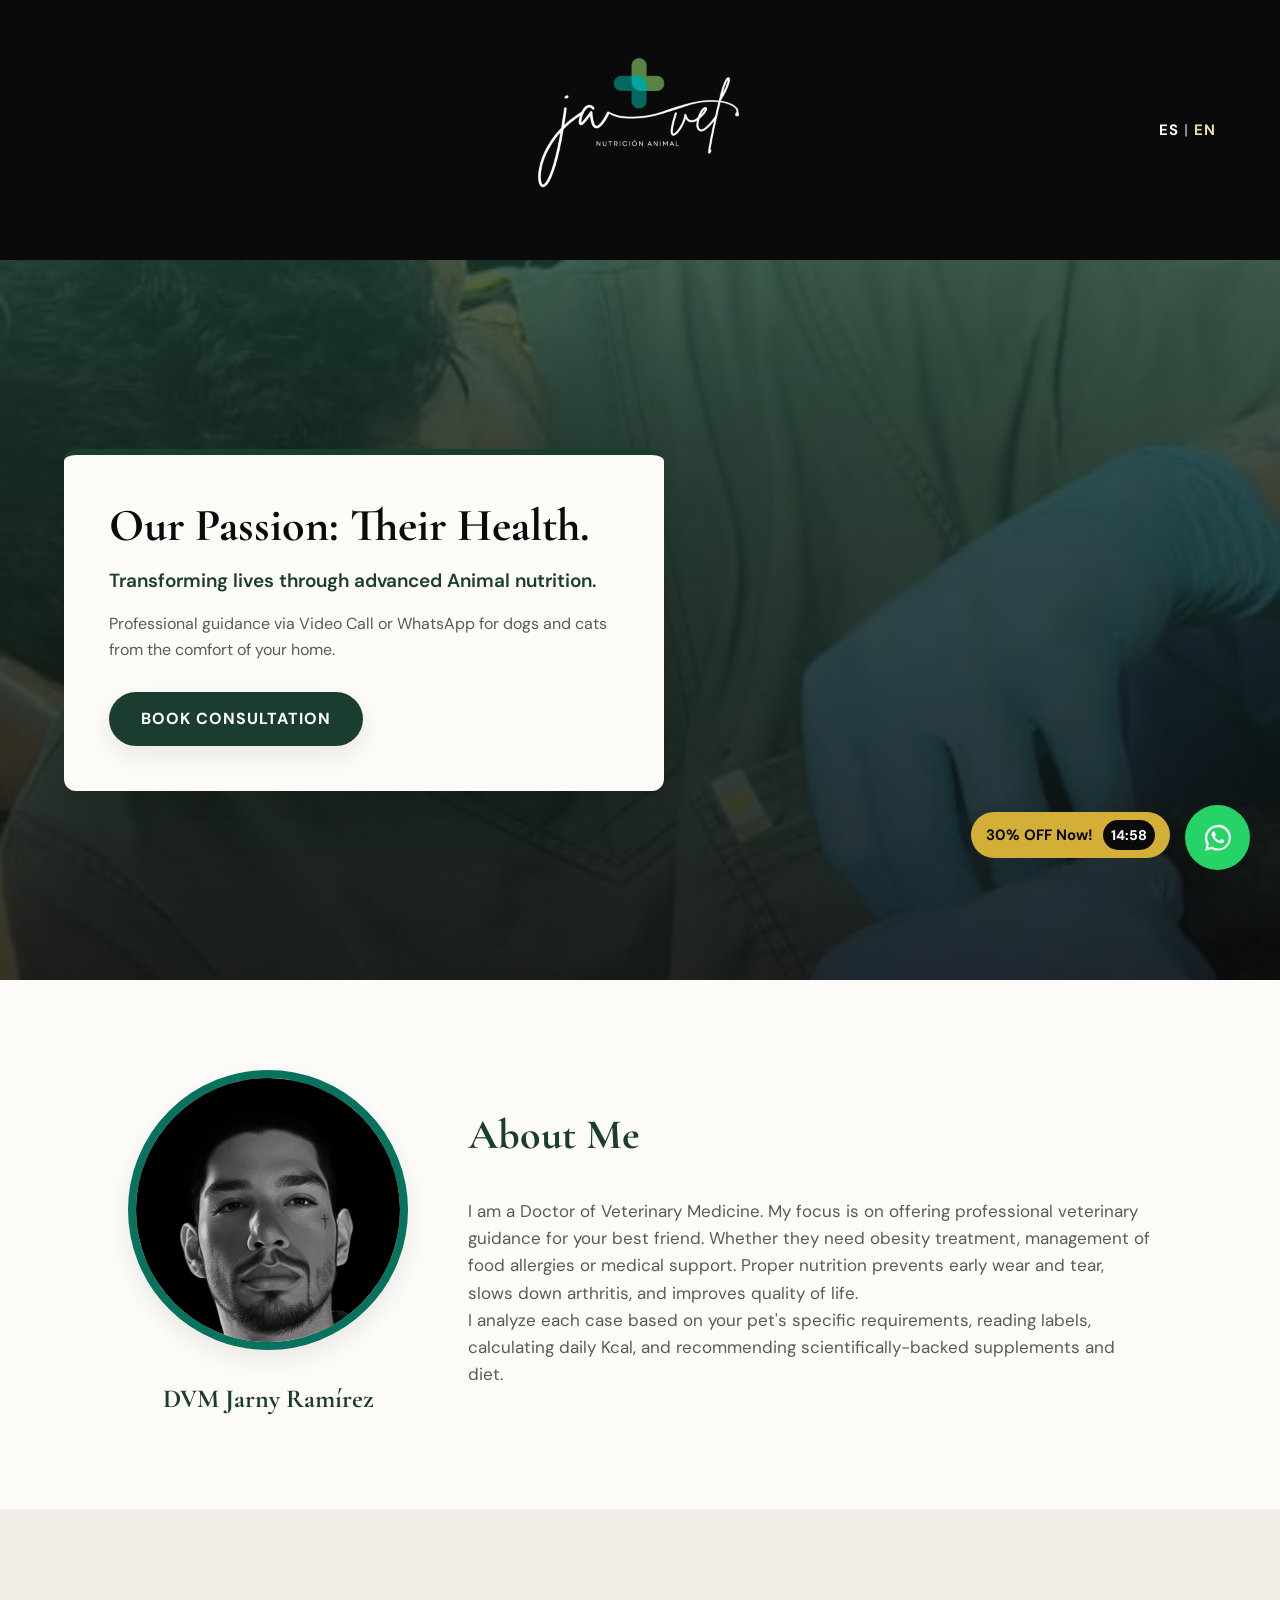
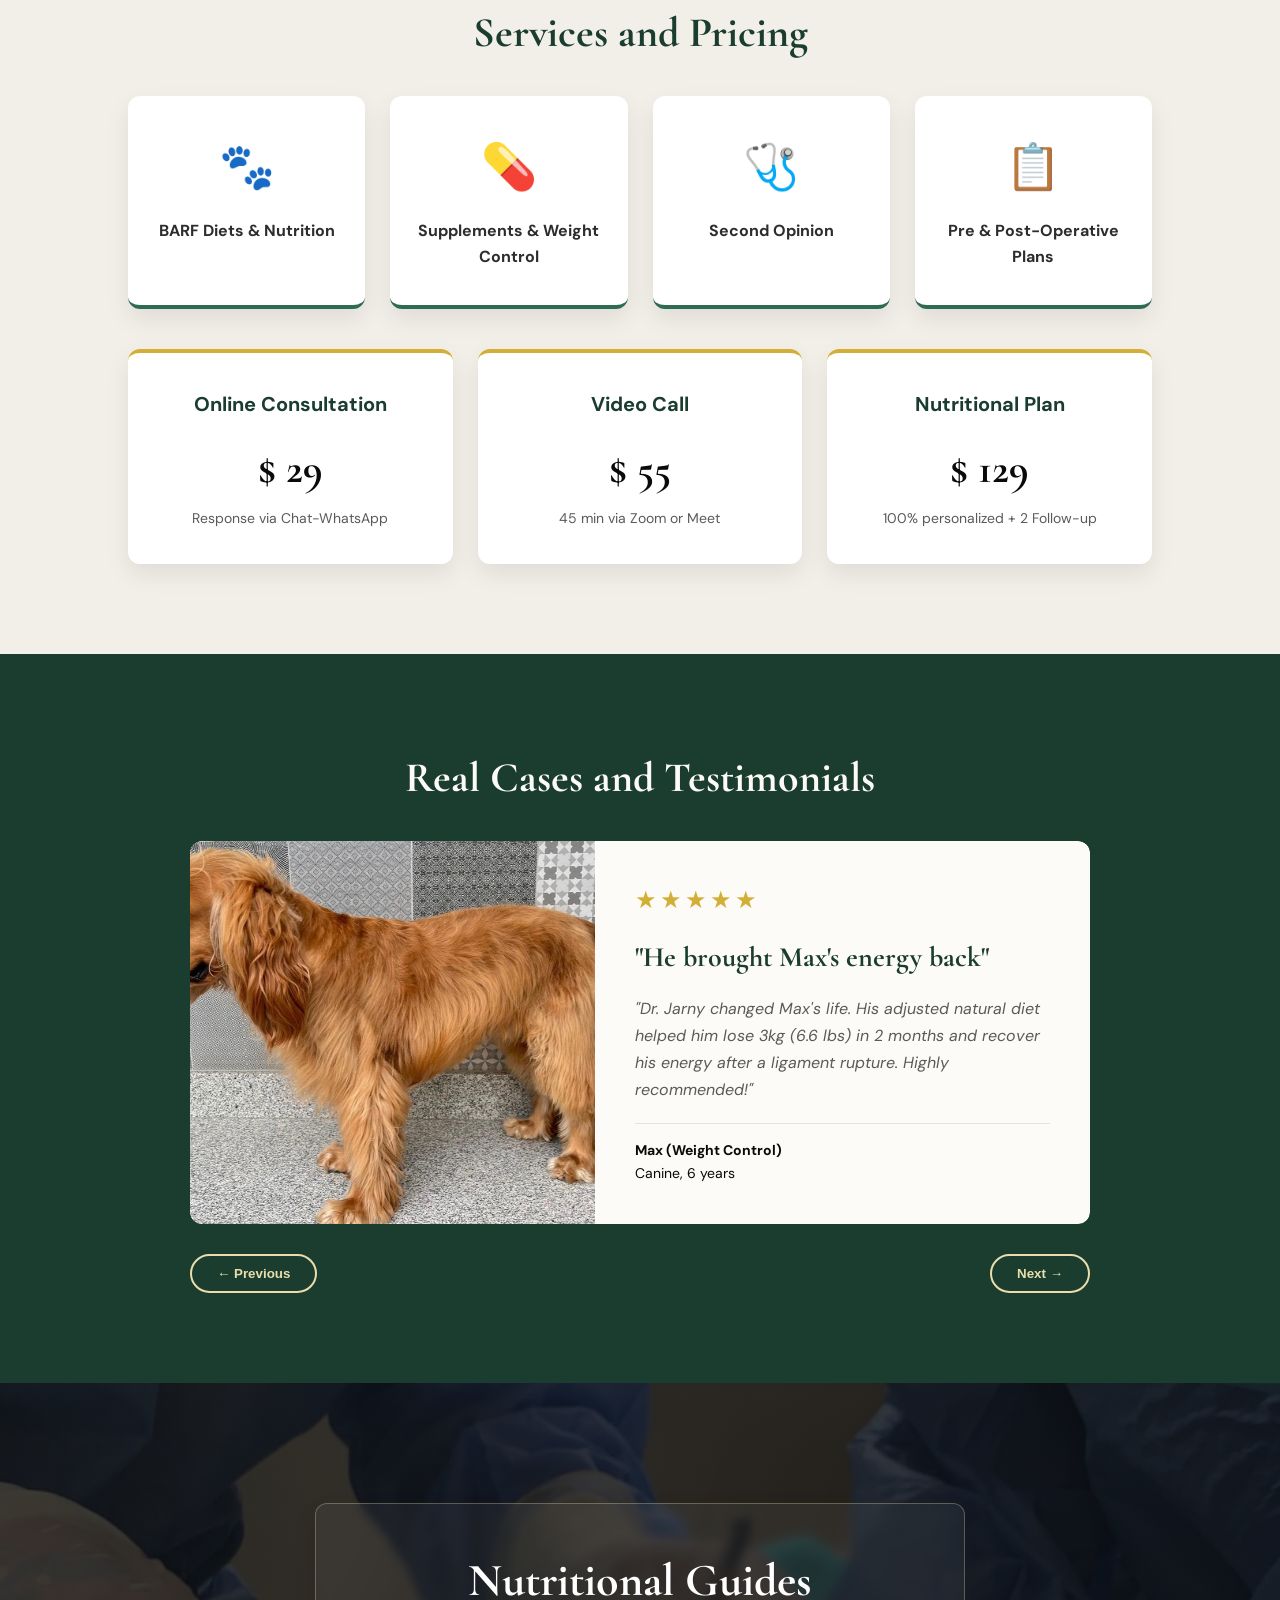
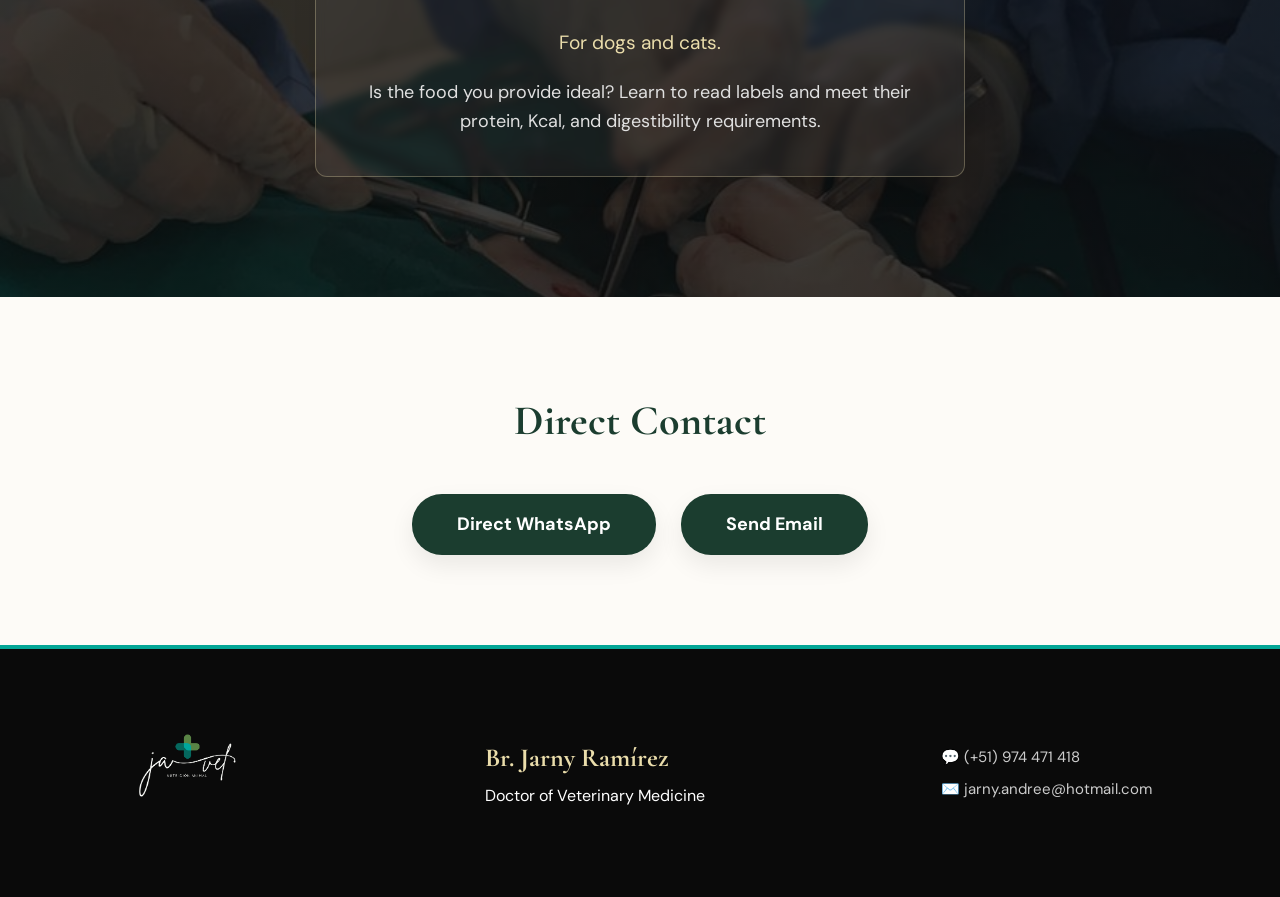
==== commit b6f36887: "fixarreglo el logo y la barra de header" ====
--- a/index-en.html
+++ b/index-en.html
@@ -20,9 +20,9 @@
   <header class="hero-section">
     <div class="hero-card shadow-effect">
       <h1 class="hero-title">Our Passion: Their Health.</h1>
-      <h2 class="hero-subtitle">Transforming lives through advanced animal nutrition.</h2>
+      <h2 class="hero-subtitle">Transforming lives through advanced Animal nutrition.</h2>
       <p class="hero-text">Professional guidance via Video Call or WhatsApp for dogs and cats from the comfort of your home.</p>
-      <a href="https://wa.me/51974471418?text=Hello%20Dr.%20Jarny%2C%20I%20visited%20your%20website%20and%20I%20would%20like%20information%20to%20schedule%20a%20veterinary%20consultation.%20%F0%9F%90%BE" class="btn-green shadow-effect" target="_blank">BOOK NOW</a>
+      <a href="https://wa.me/51974471418?text=Hello%20Dr.%20Jarny%2C%20I%20visited%20your%20website%20and%20I%20would%20like%20information%20to%20schedule%20a%20veterinary%20consultation.%20%F0%9F%90%BE" class="btn-green shadow-effect" target="_blank">BOOK CONSULTATION</a>
     </div>
   </header>
 
--- a/styles.css
+++ b/styles.css
@@ -20,48 +20,31 @@
 .mt-4 { margin-top: 40px; }
 
 /* ── EFECTOS GLOBALES ── */
-.shadow-effect {
-  box-shadow: 0 10px 25px rgba(0,0,0,0.08);
-  transition: transform 0.3s ease, box-shadow 0.3s ease;
-}
-button.shadow-effect:hover, a.shadow-effect:hover, .service-card.shadow-effect:hover {
-  transform: translateY(-3px);
-  box-shadow: 0 15px 35px rgba(0,0,0,0.12);
+.shadow-effect { box-shadow: 0 10px 25px rgba(0,0,0,0.08); transition: transform 0.3s ease, box-shadow 0.3s ease; }
+button.shadow-effect:hover, a.shadow-effect:hover, .service-card.shadow-effect:hover { transform: translateY(-3px); box-shadow: 0 15px 35px rgba(0,0,0,0.12); }
+
+/* ── NAVEGACIÓN Y LOGO ── */
+.navbar { 
+  display: flex; 
+  justify-content: center; 
+  align-items: center; 
+  padding: 5px 5%; 
+  background: var(--negro);
 }
 
-/* ── NAVEGACIÓN (Centrada y Grande) ── */
-.navbar { display: flex; justify-content: center; align-items: center; padding: 20px 5%; background: var(--negro); position: sticky; top: 0; z-index: 100; }
-.brand-logo { max-height: 100px; } /* Logo más grande y centrado */
-/* ── SELECTOR DE IDIOMA ── */
-.lang-switch {
-  position: absolute;
-  right: 5%; /* Pega las letras a la derecha de la pantalla */
-  color: #888;
-  font-weight: 700;
-  font-size: 15px;
-  letter-spacing: 1px;
-}
-.lang-switch a {
-  color: var(--blanco);
-  text-decoration: none;
-  transition: color 0.3s ease;
-}
-.lang-switch a:hover {
-  color: var(--dorado-claro);
-}
-.lang-switch .active {
-  color: var(--dorado-claro); /* Resalta en dorado el idioma actual */
-  pointer-events: none;
+/* FIX DEFINITIVO DEL LOGO: Forzamos su ancho para que crezca sí o sí */
+.brand-logo { 
+  width: 100%; 
+  max-width: 250px; /* Tamaño generoso en PC */
+  height: auto; 
+  object-fit: contain;
 }
 
-/* Ajuste para que en celulares se vea bien arriba a la derecha */
-@media (max-width: 768px) {
-  .lang-switch {
-    top: 15px;
-    right: 15px;
-    font-size: 13px;
-  }
-}
+/* ── SELECTOR DE IDIOMA ── */
+.lang-switch { position: absolute; right: 5%; color: #888; font-weight: 700; font-size: 15px; letter-spacing: 1px; }
+.lang-switch a { color: var(--blanco); text-decoration: none; transition: color 0.3s ease; }
+.lang-switch a:hover { color: var(--dorado-claro); }
+.lang-switch .active { color: var(--dorado-claro); pointer-events: none; }
 
 /* ── HERO SECTION ── */
 .hero-section { background: linear-gradient(rgba(27,61,47,0.7), rgba(10,10,10,0.8)), url('fotoportada.jpg') center/cover no-repeat; padding: 100px 5%; display: flex; align-items: center; min-height: 80vh; }
@@ -74,7 +57,6 @@
 /* ── SOBRE MÍ ── */
 .about-section { display: flex; align-items: center; gap: 60px; padding: 90px 10%; background: var(--crema); }
 .about-image-container { text-align: center; }
-/* Mantuve tu color exacto #07735F */
 .about-img { width: 280px; height: 280px; object-fit: cover; border-radius: 50%; border: 8px solid #07735F; } 
 .about-name { margin-top: 20px; font-family: 'Cormorant Garamond', serif; font-size: 26px; color: var(--verde-oscuro); font-weight: bold; }
 .about-text { flex: 1; font-size: 17px; color: var(--texto-suave); }
@@ -91,13 +73,12 @@
 .price { font-family: 'Cormorant Garamond', serif; font-size: 42px; font-weight: bold; color: var(--negro); margin-bottom: 5px; }
 .price-desc { font-size: 14px; color: var(--texto-suave); }
 
-/* ── CASOS REALES (CARRUSEL MARKETING) ── */
+/* ── CASOS REALES ── */
 .cases-section { padding: 90px 10%; background: var(--verde-oscuro); }
 .carousel-container { max-width: 900px; margin: 0 auto; }
 .carousel-slides { position: relative; border-radius: 12px; overflow: hidden; min-height: 380px; }
 .case-card { display: none; background: var(--crema); border-radius: 12px; overflow: hidden; opacity: 0; transition: opacity 0.4s ease; min-height: 380px; align-items: stretch; }
 .case-card.active { display: flex; opacity: 1; }
-
 .case-image-wrapper { width: 45%; }
 .case-img { width: 100%; height: 100%; object-fit: cover; }
 .case-info { width: 55%; padding: 40px; display: flex; flex-direction: column; justify-content: center; }
@@ -105,7 +86,6 @@
 .case-info h3 { font-family: 'Cormorant Garamond', serif; font-size: 28px; color: var(--verde-oscuro); margin-bottom: 15px; }
 .testimonial-text { font-size: 16px; font-style: italic; color: var(--texto-suave); margin-bottom: 20px; line-height: 1.7; }
 .case-details { font-size: 14px; color: var(--negro); border-top: 1px solid rgba(0,0,0,0.1); padding-top: 15px; }
-
 .carousel-controls { display: flex; justify-content: space-between; margin-top: 30px; }
 .btn-outline { background: transparent; border: 2px solid var(--dorado-claro); color: var(--dorado-claro); padding: 10px 25px; border-radius: 30px; cursor: pointer; transition: 0.3s; font-weight: bold; }
 .btn-outline:hover { background: var(--dorado-claro); color: var(--verde-oscuro); }
@@ -122,67 +102,37 @@
 .btn-green-large { background: var(--verde-oscuro); color: var(--blanco); padding: 16px 45px; border-radius: 30px; text-decoration: none; font-weight: bold; font-size: 18px; transition: 0.3s; text-align: center; }
 
 /* ── FOOTER ── */
-/* Mantuve tu color exacto #03A696 en el borde superior */
 .footer-section { background: var(--negro); color: var(--blanco); padding: 60px 10%; display: flex; justify-content: space-between; align-items: center; flex-wrap: wrap; gap: 30px; border-top: 4px solid #03A696; }
 .footer-logo-img { max-height: 120px; } 
 .footer-info h4 { font-family: 'Cormorant Garamond', serif; font-size: 26px; color: var(--dorado-claro); margin-bottom: 5px; }
 .footer-contact p { margin: 8px 0; font-size: 15px; color: #ccc; }
 
-/* ── WHATSAPP FLOTANTE ── */
+/* ── BOTONES FLOTANTES (WHATSAPP Y PROMO) ── */
 .whatsapp-float { position: fixed; bottom: 30px; right: 30px; background-color: #25d366; color: #FFF; border-radius: 50px; width: 65px; height: 65px; display: flex; align-items: center; justify-content: center; z-index: 1000; }
 
-/* ── RESPONSIVE (CELULAR FIX) ── */
-@media (max-width: 768px) {
-  .brand-logo { max-height: 80px; }
-  .about-section { flex-direction: column; text-align: center; padding: 60px 5%; }
-  .about-img { width: 220px; height: 220px; }
-  
-  /* Arreglo exacto para que el gato no se vea desordenado */
-  .case-card.active { flex-direction: column; }
-  .case-image-wrapper { width: 100%; height: 250px; display: block; }
-  .case-info { width: 100%; padding: 25px; display: flex; flex-direction: column; justify-content: center; }
-  
-  .footer-section { flex-direction: column; text-align: center; }
-}
-/* ── PROMOCIÓN FLOTANTE (CONTADOR) ── */
-.promo-float {
-  position: fixed;
-  bottom: 42px; /* Alineado al centro del botón de WhatsApp */
-  right: 110px; /* A la izquierda del botón de WhatsApp */
-  background-color: var(--dorado);
-  color: var(--negro);
-  padding: 8px 15px;
-  border-radius: 30px;
-  font-weight: bold;
-  font-size: 15px;
-  display: flex;
-  align-items: center;
-  gap: 10px;
-  z-index: 1000;
-  cursor: pointer;
-  animation: pulsePromo 2s infinite; /* Efecto de latido */
-}
+.promo-float { position: fixed; bottom: 42px; right: 110px; background-color: var(--dorado); color: var(--negro); padding: 8px 15px; border-radius: 30px; font-weight: bold; font-size: 15px; display: flex; align-items: center; gap: 10px; z-index: 1000; cursor: pointer; animation: pulsePromo 2s infinite; }
+.promo-timer { background: var(--negro); color: var(--blanco); padding: 4px 8px; border-radius: 15px; font-family: 'DM Sans', monospace; font-size: 14px; }
 
-.promo-timer {
-  background: var(--negro);
-  color: var(--blanco);
-  padding: 4px 8px;
-  border-radius: 15px;
-  font-family: 'DM Sans', monospace;
-  font-size: 14px;
-}
-
-/* Animación de latido para llamar la atención */
 @keyframes pulsePromo {
   0% { transform: scale(1); box-shadow: 0 0 0 0 rgba(212, 175, 55, 0.7); }
   50% { transform: scale(1.05); box-shadow: 0 0 0 10px rgba(212, 175, 55, 0); }
   100% { transform: scale(1); box-shadow: 0 0 0 0 rgba(212, 175, 55, 0); }
 }
 
-/* Ajuste para que en celulares no choque con el texto */
+/* ── RESPONSIVE (CELULARES) ── */
 @media (max-width: 768px) {
-  .promo-float {
-    bottom: 105px; /* Se pone arriba del botón de WhatsApp */
-    right: 25px;
-  }
+  .brand-logo { max-width: 180px; } /* Ajuste perfecto para pantallas pequeñas */
+  .navbar { padding: 5px 5%; } /* Barra delgada también en celular */
+  
+  .lang-switch { right: 15px; font-size: 13px; }
+  
+  .about-section { flex-direction: column; text-align: center; padding: 60px 5%; }
+  .about-img { width: 220px; height: 220px; }
+  .case-card.active { flex-direction: column; }
+  .case-image-wrapper { width: 100%; height: 250px; display: block; }
+  .case-info { width: 100%; padding: 25px; display: flex; flex-direction: column; justify-content: center; }
+  .footer-section { flex-direction: column; text-align: center; }
+
+  /* Ajuste para que el contador no pise el WhatsApp en celular */
+  .promo-float { bottom: 105px; right: 25px; }
 }
